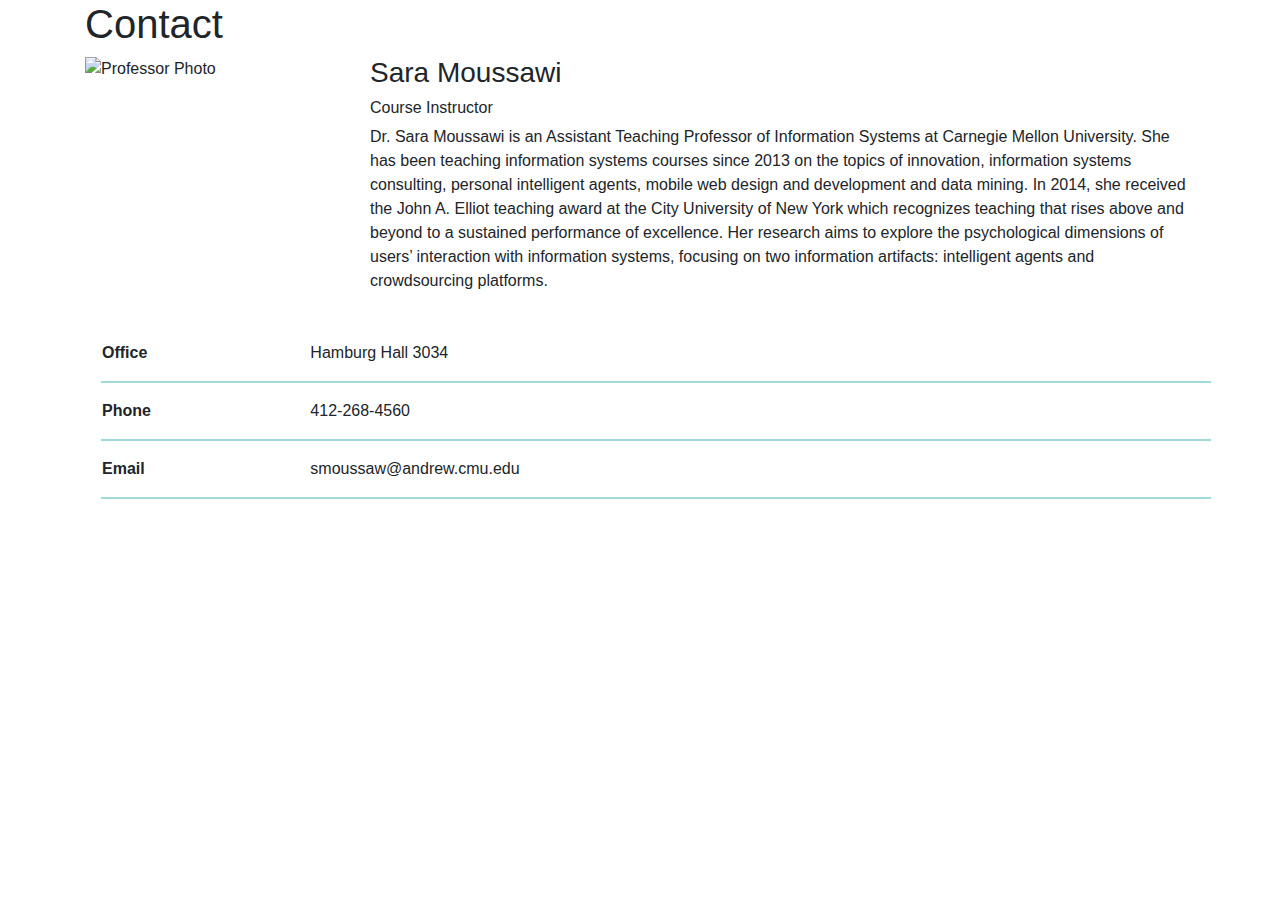
==== contact.html @ e1871332 "added contact page" ====
<!doctype html>
<html lang="en">

<head>
    <!-- Required meta tags -->
    <meta charset="utf-8">
    <meta name="viewport" content="width=device-width, initial-scale=1, shrink-to-fit=no">

    <!-- Bootstrap CSS -->
    <link rel="stylesheet" href="https://stackpath.bootstrapcdn.com/bootstrap/4.4.1/css/bootstrap.min.css"
        integrity="sha384-Vkoo8x4CGsO3+Hhxv8T/Q5PaXtkKtu6ug5TOeNV6gBiFeWPGFN9MuhOf23Q9Ifjh" crossorigin="anonymous">
    <link rel="stylesheet" href="css/styles.css">

    <title>67-240 Course Page</title>
</head>

<body>
    <div class="container">
        <h1>Contact</h1>

        <div class="row">
            <div class="col-3">
                <img id="profile" src="images/profile.png" alt="Professor Photo">
            </div>
            <div class="col-9">
                <h3>Sara Moussawi</h3>
                <h6>Course Instructor</h6>
                <p>Dr. Sara Moussawi is an Assistant Teaching Professor of Information Systems at Carnegie Mellon
                    University.
                    She has been teaching information systems courses since 2013 on the topics of innovation,
                    information systems
                    consulting, personal intelligent agents, mobile web design and development and data mining. In 2014,
                    she received
                    the John A. Elliot teaching award at the City University of New York which recognizes teaching that
                    rises above
                    and beyond to a sustained performance of excellence. Her research aims to explore the psychological
                    dimensions of
                    users’ interaction with information systems, focusing on two information artifacts: intelligent
                    agents and crowdsourcing
                    platforms.</p>


            </div>
        </div>
        <div class="row">
            <div class="col-12">
                <table>
                    <tr>
                        <th>Office</th>
                        <td>Hamburg Hall 3034</td>
                    </tr>
                    <tr>
                        <th>Phone</th>
                        <td>412-268-4560</td>
                    </tr>
                    <tr>
                        <th>Email</th>
                        <td>smoussaw@andrew.cmu.edu</td>
                    </tr>
                </table>
            </div>
        </div>

    </div>

    <!-- Optional JavaScript -->
    <!-- jQuery first, then Popper.js, then Bootstrap JS -->
    <script src="https://code.jquery.com/jquery-3.4.1.slim.min.js"
        integrity="sha384-J6qa4849blE2+poT4WnyKhv5vZF5SrPo0iEjwBvKU7imGFAV0wwj1yYfoRSJoZ+n"
        crossorigin="anonymous"></script>
    <script src="https://cdn.jsdelivr.net/npm/popper.js@1.16.0/dist/umd/popper.min.js"
        integrity="sha384-Q6E9RHvbIyZFJoft+2mJbHaEWldlvI9IOYy5n3zV9zzTtmI3UksdQRVvoxMfooAo"
        crossorigin="anonymous"></script>
    <script src="https://stackpath.bootstrapcdn.com/bootstrap/4.4.1/js/bootstrap.min.js"
        integrity="sha384-wfSDF2E50Y2D1uUdj0O3uMBJnjuUD4Ih7YwaYd1iqfktj0Uod8GCExl3Og8ifwB6"
        crossorigin="anonymous"></script>
</body>

</html>
---- css/styles.css ----
#profile{
    width: 100%;
}

table {
    margin: 1em;
    padding: 2em;
    width: 100%;
}

td {
    padding: 1em;
}

tr {
    border-bottom: solid;
    border-bottom-color: #A0D9D9;
    border-bottom-width: 2px;
}
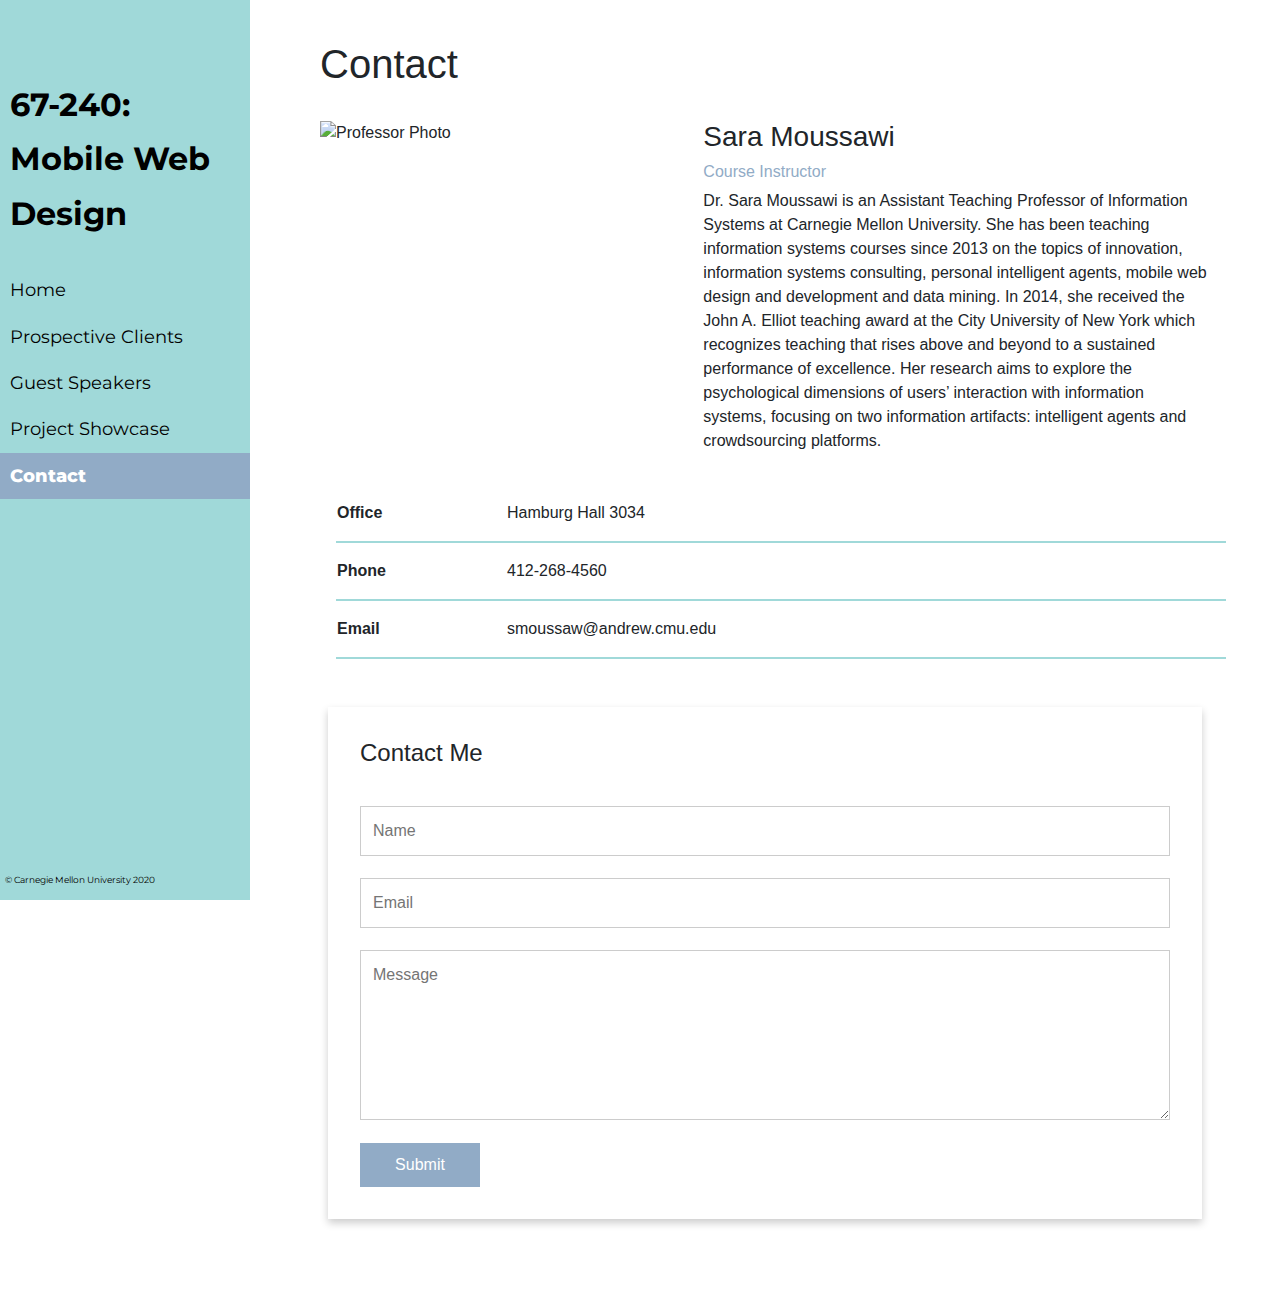
==== commit 17f6e45c: "added contact form" ====
--- a/contact.html
+++ b/contact.html
@@ -1,4 +1,4 @@
-<!doctype html>
+<!DOCTYPE html>
 <html lang="en">
 
 <head>
@@ -7,73 +7,158 @@
     <meta name="viewport" content="width=device-width, initial-scale=1, shrink-to-fit=no">
 
     <!-- Bootstrap CSS -->
-    <link rel="stylesheet" href="https://stackpath.bootstrapcdn.com/bootstrap/4.4.1/css/bootstrap.min.css"
-        integrity="sha384-Vkoo8x4CGsO3+Hhxv8T/Q5PaXtkKtu6ug5TOeNV6gBiFeWPGFN9MuhOf23Q9Ifjh" crossorigin="anonymous">
+    <link href="https://fonts.googleapis.com/css?family=Montserrat&display=swap" rel="stylesheet">
+    <link rel="stylesheet" href="https://stackpath.bootstrapcdn.com/bootstrap/4.3.1/css/bootstrap.min.css"
+        integrity="sha384-ggOyR0iXCbMQv3Xipma34MD+dH/1fQ784/j6cY/iJTQUOhcWr7x9JvoRxT2MZw1T" crossorigin="anonymous">
+    <link rel="stylesheet" href="css/navbar.css">
+    <link rel="stylesheet"
+        href="https://cdnjs.cloudflare.com/ajax/libs/malihu-custom-scrollbar-plugin/3.1.5/jquery.mCustomScrollbar.min.css">
+
     <link rel="stylesheet" href="css/styles.css">
+    <script defer src="https://use.fontawesome.com/releases/v5.0.13/js/solid.js"
+        integrity="sha384-tzzSw1/Vo+0N5UhStP3bvwWPq+uvzCMfrN1fEFe+xBmv1C/AtVX5K0uZtmcHitFZ"
+        crossorigin="anonymous"></script>
+    <script defer src="https://use.fontawesome.com/releases/v5.0.13/js/fontawesome.js"
+        integrity="sha384-6OIrr52G08NpOFSZdxxz1xdNSndlD4vdcf/q2myIUVO0VsqaGHJsB0RaBE01VTOY"
+        crossorigin="anonymous"></script>
 
-    <title>67-240 Course Page</title>
+
+    <title>Contact</title>
 </head>
 
 <body>
-    <div class="container">
-        <h1>Contact</h1>
+    <div class="wrapper">
+        <nav id="sidebar" class="active">
+            <div class="sidebar-header">
+                <h3> </h3>
+            </div>
 
-        <div class="row">
-            <div class="col-3">
-                <img id="profile" src="images/profile.png" alt="Professor Photo">
+            <ul class="list-unstyled components">
+                <p id="navTitle"><strong>67-240: Mobile Web Design</strong></p>
+                <li>
+                    <a href="index.html">Home</a>
+                </li>
+                <li>
+                    <a href="clients.html">Prospective Clients</a>
+                </li>
+                <li>
+                    <a href="guests.html">Guest Speakers</a>
+                </li>
+                <li>
+                    <a href="projects.html">Project Showcase</a>
+                </li>
+
+                <li class="active">
+                    <a href="contact.html">Contact</a>
+                </li>
+            </ul>
+            <div id="copyright">
+                <p>&copy; Carnegie Mellon University 2020</p>
             </div>
-            <div class="col-9">
-                <h3>Sara Moussawi</h3>
-                <h6>Course Instructor</h6>
-                <p>Dr. Sara Moussawi is an Assistant Teaching Professor of Information Systems at Carnegie Mellon
-                    University.
-                    She has been teaching information systems courses since 2013 on the topics of innovation,
-                    information systems
-                    consulting, personal intelligent agents, mobile web design and development and data mining. In 2014,
-                    she received
-                    the John A. Elliot teaching award at the City University of New York which recognizes teaching that
-                    rises above
-                    and beyond to a sustained performance of excellence. Her research aims to explore the psychological
-                    dimensions of
-                    users’ interaction with information systems, focusing on two information artifacts: intelligent
-                    agents and crowdsourcing
-                    platforms.</p>
+        </nav>
 
+        <div id="content">
+
+            <button type="button" id="sidebarCollapse" class="btn btn-info">
+                <i id="icon" class="fas fa-bars"></i>
+            </button>
+            <div class="container">
+                <div class="container">
+                    <h1>Contact</h1><br />
+
+                    <div class="row justify-content-center">
+                        <div class="col-xl-5 col-lg-5 col-md-5 col-s-6">
+                            <img id="profile" src="images/profile.png" alt="Professor Photo">
+                        </div>
+                        <div class="col-lg-7">
+                            <h3>Sara Moussawi</h3>
+                            <h6>Course Instructor</h6>
+                            <p>Dr. Sara Moussawi is an Assistant Teaching Professor of Information Systems at Carnegie
+                                Mellon
+                                University.
+                                She has been teaching information systems courses since 2013 on the topics of
+                                innovation,
+                                information systems
+                                consulting, personal intelligent agents, mobile web design and development and data
+                                mining. In 2014,
+                                she received
+                                the John A. Elliot teaching award at the City University of New York which recognizes
+                                teaching that
+                                rises above
+                                and beyond to a sustained performance of excellence. Her research aims to explore the
+                                psychological
+                                dimensions of
+                                users’ interaction with information systems, focusing on two information artifacts:
+                                intelligent
+                                agents and crowdsourcing
+                                platforms.</p>
+
+
+                        </div>
+                    </div>
+                    <div class="row">
+                        <div class="col-12">
+                            <table>
+                                <tr>
+                                    <th>Office</th>
+                                    <td>Hamburg Hall 3034</td>
+                                </tr>
+                                <tr>
+                                    <th>Phone</th>
+                                    <td>412-268-4560</td>
+                                </tr>
+                                <tr>
+                                    <th>Email</th>
+                                    <td>smoussaw@andrew.cmu.edu</td>
+                                </tr>
+                            </table>
+                        </div>
+                    </div>
+
+                    <div class="row">
+                        <div id="contact">
+                            <form action="/action_page.php">
+
+                                <h4>Contact Me</h4> <br />
+                                <input type="text" id="name" name="name" placeholder="Name" required>
+                                <input type="text" id="email" name="email" placeholder="Email" required><br />
+                                <textarea id="subject" name="subject" placeholder="Message" style="height:170px"
+                                    required></textarea>
+                                <div id="submit-button">
+                                    <input type="submit" value="Submit">
+                                </div>
+                            </form>
+                        </div>
+
+                    </div>
+
+                </div>
+
+
+                <!-- INSERT PAGE CONTENT HERE -->
 
             </div>
         </div>
-        <div class="row">
-            <div class="col-12">
-                <table>
-                    <tr>
-                        <th>Office</th>
-                        <td>Hamburg Hall 3034</td>
-                    </tr>
-                    <tr>
-                        <th>Phone</th>
-                        <td>412-268-4560</td>
-                    </tr>
-                    <tr>
-                        <th>Email</th>
-                        <td>smoussaw@andrew.cmu.edu</td>
-                    </tr>
-                </table>
-            </div>
-        </div>
+        <div id="overlay" class="overlay"></div>
+    </div>
 
-    </div>
 
     <!-- Optional JavaScript -->
     <!-- jQuery first, then Popper.js, then Bootstrap JS -->
-    <script src="https://code.jquery.com/jquery-3.4.1.slim.min.js"
-        integrity="sha384-J6qa4849blE2+poT4WnyKhv5vZF5SrPo0iEjwBvKU7imGFAV0wwj1yYfoRSJoZ+n"
+
+    <script src="https://code.jquery.com/jquery-3.3.1.slim.min.js"
+        integrity="sha384-q8i/X+965DzO0rT7abK41JStQIAqVgRVzpbzo5smXKp4YfRvH+8abtTE1Pi6jizo"
         crossorigin="anonymous"></script>
-    <script src="https://cdn.jsdelivr.net/npm/popper.js@1.16.0/dist/umd/popper.min.js"
-        integrity="sha384-Q6E9RHvbIyZFJoft+2mJbHaEWldlvI9IOYy5n3zV9zzTtmI3UksdQRVvoxMfooAo"
+    <script src="https://cdnjs.cloudflare.com/ajax/libs/popper.js/1.14.7/umd/popper.min.js"
+        integrity="sha384-UO2eT0CpHqdSJQ6hJty5KVphtPhzWj9WO1clHTMGa3JDZwrnQq4sF86dIHNDz0W1"
         crossorigin="anonymous"></script>
-    <script src="https://stackpath.bootstrapcdn.com/bootstrap/4.4.1/js/bootstrap.min.js"
-        integrity="sha384-wfSDF2E50Y2D1uUdj0O3uMBJnjuUD4Ih7YwaYd1iqfktj0Uod8GCExl3Og8ifwB6"
+    <script src="https://stackpath.bootstrapcdn.com/bootstrap/4.3.1/js/bootstrap.min.js"
+        integrity="sha384-JjSmVgyd0p3pXB1rRibZUAYoIIy6OrQ6VrjIEaFf/nJGzIxFDsf4x0xIM+B07jRM"
         crossorigin="anonymous"></script>
+    <script
+        src="https://cdnjs.cloudflare.com/ajax/libs/malihu-custom-scrollbar-plugin/3.1.5/jquery.mCustomScrollbar.concat.min.js"></script>
+
+    <script src="js/navbar.js"></script>
 </body>
 
 </html>--- a/css/navbar.css
+++ b/css/navbar.css
@@ -0,0 +1,125 @@
+/* FONTS  */
+
+.wrapper {
+  display: flex;
+  width: 100%;
+}
+
+#sidebar {
+  width: 250px;
+  position: fixed;
+  top: 0;
+  left: 0;
+  height: 100vh;
+  z-index: 998;
+  background-color: #a0d9d9;
+  color: #000;
+  transition: ease-in-out 0.1s;
+}
+
+#content {
+  width: calc(100% - 250px);
+  padding: 40px;
+  min-height: 100vh;
+  transition: all 0.3s;
+  position: absolute;
+  top: 0;
+  right: 0;
+}
+
+#copyright {
+  font-family: "Montserrat", sans-serif;
+  font-size: xx-small;
+  position: sticky;
+  top: 97%;
+  left: 0px;
+  padding-left: 5px;
+}
+
+#navTitle {
+  font-family: "Montserrat", sans-serif;
+  font-size: 2em;
+  line-height: 1.7em;
+  color: #000;
+}
+
+#sidebar a,
+a:hover,
+a:focus {
+  font-family: "Montserrat", sans-serif;
+  color: inherit;
+  text-decoration: none;
+  transition: all 0.3s;
+}
+
+#sidebar .sidebar-header {
+  padding: 20px;
+}
+
+#sidebar ul.components {
+  padding: 20px 0;
+}
+
+#sidebar ul p {
+  padding: 10px;
+}
+
+#sidebar ul li a {
+  padding: 10px;
+  font-size: 1.1em;
+  display: block;
+}
+#sidebar ul li a:hover {
+  color: #91abc6;
+  background: #fff;
+}
+
+#sidebar ul li.active > a,
+a[aria-expanded="true"] {
+  color: #fff;
+  font-weight: 800;
+  background: #91abc6;
+}
+.main-content {
+  width: auto;
+}
+
+#sidebarCollapse {
+  display: none;
+  position: sticky;
+  z-index: 999;
+  top: 5px;
+  left: 5px;
+}
+
+@media (max-width: 850px) {
+  #sidebarCollapse {
+    transition: all 0.3s;
+    display: initial;
+    position: sticky;
+    z-index: 999;
+    top: 5px;
+    left: 5px;
+  }
+  #sidebar {
+    left: 0px;
+  }
+  #sidebar.active {
+    left: -250px;
+  }
+  .wrapper {
+    display: flex;
+    width: 100%;
+    align-items: stretch;
+  }
+
+  #content {
+    width: 100%;
+    padding: 20px;
+    min-height: 100vh;
+    transition: all 0.3s;
+    position: absolute;
+    top: 0;
+    right: 0;
+  }
+}
--- a/css/styles.css
+++ b/css/styles.css
@@ -1,5 +1,44 @@
+#contact {
+    width: 95%;
+    margin: 2em auto;
+    padding: 2em;
+    box-shadow: 0 4px 8px 0 rgba(0, 0, 0, 0.2)
+}
+
+h6 {
+    color: #91ABC6;
+}
+
+/* Style inputs */
+input[type=text], select, textarea {
+    width: 100%;
+    padding: 12px;
+    border: 1px solid #ccc;
+    margin-top: 6px;
+    margin-bottom: 16px;
+    resize: vertical;
+}
+  
+input[type=submit] {
+    background-color: #91ABC6;
+    color: white;
+    padding: 10px 20px;
+    border: none;
+    cursor: pointer;
+    width: 100%;
+}
+  
+input[type=submit]:hover {
+    opacity: 50%;
+}
+
+
 #profile{
     width: 100%;
+}
+  
+#submit-button {
+    width: 120px;
 }
 
 table {
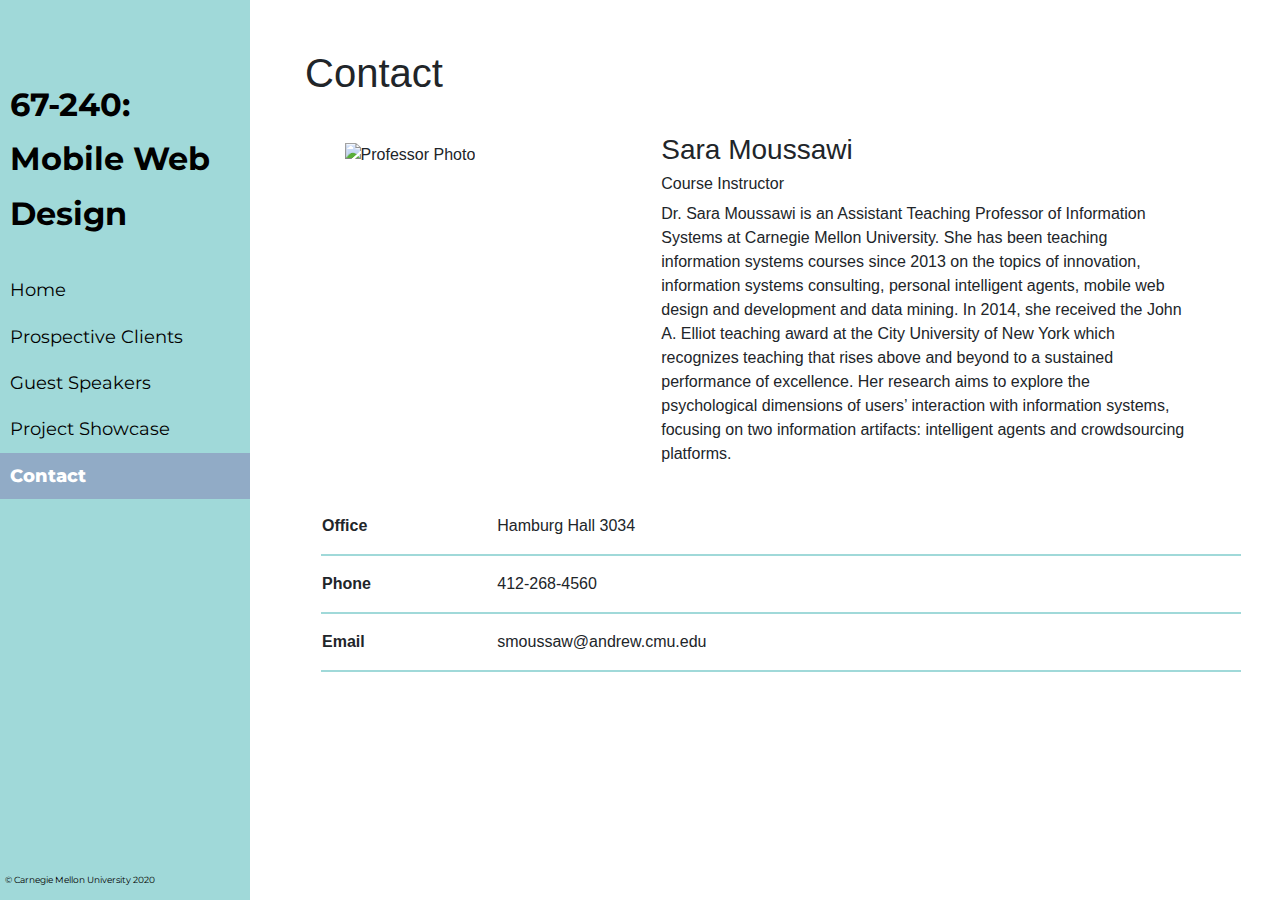
==== commit ab243023: "All 3 pages have basic implementation" ====
--- a/contact.html
+++ b/contact.html
@@ -62,85 +62,74 @@
             <button type="button" id="sidebarCollapse" class="btn btn-info">
                 <i id="icon" class="fas fa-bars"></i>
             </button>
-            <div class="container">
-                <div class="container">
-                    <h1>Contact</h1><br />
 
-                    <div class="row justify-content-center">
-                        <div class="col-xl-5 col-lg-5 col-md-5 col-s-6">
-                            <img id="profile" src="images/profile.png" alt="Professor Photo">
-                        </div>
-                        <div class="col-lg-7">
-                            <h3>Sara Moussawi</h3>
-                            <h6>Course Instructor</h6>
-                            <p>Dr. Sara Moussawi is an Assistant Teaching Professor of Information Systems at Carnegie
-                                Mellon
-                                University.
-                                She has been teaching information systems courses since 2013 on the topics of
-                                innovation,
-                                information systems
-                                consulting, personal intelligent agents, mobile web design and development and data
-                                mining. In 2014,
-                                she received
-                                the John A. Elliot teaching award at the City University of New York which recognizes
-                                teaching that
-                                rises above
-                                and beyond to a sustained performance of excellence. Her research aims to explore the
-                                psychological
-                                dimensions of
-                                users’ interaction with information systems, focusing on two information artifacts:
-                                intelligent
-                                agents and crowdsourcing
-                                platforms.</p>
-
-
-                        </div>
+            <div class="container-fluid">
+                <div class="row page-title">
+                    <div class="col-12">
+                        <h1>Contact</h1>
                     </div>
-                    <div class="row">
-                        <div class="col-12">
-                            <table>
-                                <tr>
-                                    <th>Office</th>
-                                    <td>Hamburg Hall 3034</td>
-                                </tr>
-                                <tr>
-                                    <th>Phone</th>
-                                    <td>412-268-4560</td>
-                                </tr>
-                                <tr>
-                                    <th>Email</th>
-                                    <td>smoussaw@andrew.cmu.edu</td>
-                                </tr>
-                            </table>
-                        </div>
-                    </div>
-
-                    <div class="row">
-                        <div id="contact">
-                            <form action="/action_page.php">
-
-                                <h4>Contact Me</h4> <br />
-                                <input type="text" id="name" name="name" placeholder="Name" required>
-                                <input type="text" id="email" name="email" placeholder="Email" required><br />
-                                <textarea id="subject" name="subject" placeholder="Message" style="height:170px"
-                                    required></textarea>
-                                <div id="submit-button">
-                                    <input type="submit" value="Submit">
-                                </div>
-                            </form>
-                        </div>
-
-                    </div>
-
                 </div>
 
 
-                <!-- INSERT PAGE CONTENT HERE -->
+                <div class="row justify-content-center">
+                    <div class="col-xl-4 col-lg-5 col-md-5 col-sm-6">
+                        <img id="profile" src="images/profile.png" alt="Professor Photo">
+                    </div>
+                    <div class="col-lg-7">
+                        <h3>Sara Moussawi</h3>
+                        <h6>Course Instructor</h6>
+                        <p>Dr. Sara Moussawi is an Assistant Teaching Professor of Information Systems at Carnegie
+                            Mellon
+                            University.
+                            She has been teaching information systems courses since 2013 on the topics of
+                            innovation,
+                            information systems
+                            consulting, personal intelligent agents, mobile web design and development and data
+                            mining. In 2014,
+                            she received
+                            the John A. Elliot teaching award at the City University of New York which recognizes
+                            teaching that
+                            rises above
+                            and beyond to a sustained performance of excellence. Her research aims to explore the
+                            psychological
+                            dimensions of
+                            users’ interaction with information systems, focusing on two information artifacts:
+                            intelligent
+                            agents and crowdsourcing
+                            platforms.</p>
+
+
+                    </div>
+                </div>
+                <div class="row">
+                    <div class="col-12">
+                        <table>
+                            <tr>
+                                <th>Office</th>
+                                <td>Hamburg Hall 3034</td>
+                            </tr>
+                            <tr>
+                                <th>Phone</th>
+                                <td>412-268-4560</td>
+                            </tr>
+                            <tr>
+                                <th>Email</th>
+                                <td>smoussaw@andrew.cmu.edu</td>
+                            </tr>
+                        </table>
+                    </div>
+                </div>
 
             </div>
+
+
+            <!-- INSERT PAGE CONTENT HERE -->
+
+
         </div>
         <div id="overlay" class="overlay"></div>
     </div>
+
 
 
     <!-- Optional JavaScript -->
--- a/css/navbar.css
+++ b/css/navbar.css
@@ -1,4 +1,5 @@
 /* FONTS  */
+@import url("https://fonts.googleapis.com/css?family=Montserrat&display=swap");
 
 .wrapper {
   display: flex;
@@ -14,17 +15,21 @@
   z-index: 998;
   background-color: #a0d9d9;
   color: #000;
-  transition: ease-in-out 0.1s;
+  transition: ease-in-out 0.2s;
 }
 
 #content {
   width: calc(100% - 250px);
   padding: 40px;
   min-height: 100vh;
-  transition: all 0.3s;
+  transition: all 0.2s;
   position: absolute;
   top: 0;
   right: 0;
+}
+
+.container {
+  z-index: 1;
 }
 
 #copyright {
@@ -80,9 +85,6 @@
   font-weight: 800;
   background: #91abc6;
 }
-.main-content {
-  width: auto;
-}
 
 #sidebarCollapse {
   display: none;
@@ -94,12 +96,18 @@
 
 @media (max-width: 850px) {
   #sidebarCollapse {
-    transition: all 0.3s;
+    transition: all 0.33s;
     display: initial;
-    position: sticky;
+    position: fixed;
     z-index: 999;
-    top: 5px;
-    left: 5px;
+    top: 10px;
+    left: 10px;
+    background-color: #91abc6;
+    border: solid #91abc6;
+  }
+
+  #sidebarCollapse.active {
+    left: 175px;
   }
   #sidebar {
     left: 0px;
@@ -115,11 +123,29 @@
 
   #content {
     width: 100%;
-    padding: 20px;
     min-height: 100vh;
     transition: all 0.3s;
     position: absolute;
     top: 0;
     right: 0;
   }
+  .overlay {
+    display: none;
+    position: fixed;
+    /* full screen */
+    width: 100vw;
+    height: 100vh;
+    /* transparent black */
+    background: rgba(0, 0, 0, 0.7);
+    /* middle layer, i.e. appears below the sidebar */
+    z-index: 2;
+    opacity: 0;
+    /* animate the transition */
+    transition: all 0.5s ease-in-out;
+  }
+  /* display .overlay when it has the .active class */
+  .overlay.active {
+    display: block;
+    opacity: 1;
+  }
 }
--- a/css/styles.css
+++ b/css/styles.css
@@ -1,58 +1,69 @@
-#contact {
-    width: 95%;
-    margin: 2em auto;
-    padding: 2em;
-    box-shadow: 0 4px 8px 0 rgba(0, 0, 0, 0.2)
+#profile {
+  width: 100%;
+  padding-top: 10px;
 }
 
-h6 {
-    color: #91ABC6;
+.inline {
+  display: inline;
 }
 
-/* Style inputs */
-input[type=text], select, textarea {
-    width: 100%;
-    padding: 12px;
-    border: 1px solid #ccc;
-    margin-top: 6px;
-    margin-bottom: 16px;
-    resize: vertical;
-}
-  
-input[type=submit] {
-    background-color: #91ABC6;
-    color: white;
-    padding: 10px 20px;
-    border: none;
-    cursor: pointer;
-    width: 100%;
-}
-  
-input[type=submit]:hover {
-    opacity: 50%;
+body {
+  margin: 0;
+  padding: 0;
 }
 
-
-#profile{
-    width: 100%;
+.wrapper {
+  margin: 0;
+  padding: 0;
 }
-  
-#submit-button {
-    width: 120px;
+.page-banner {
+  padding: 0;
+  margin: 0;
+}
+.banner-img {
+  width: 100%;
+  height: 300px;
+  object-fit: cover;
+}
+.page-title {
+  font-weight: 900;
+  padding-bottom: 1%;
+  padding-top: 1%;
+  margin-bottom: 2%;
 }
 
 table {
-    margin: 1em;
-    padding: 2em;
-    width: 100%;
+  margin: 1em;
+  padding: 2em;
+  width: 100%;
 }
 
 td {
-    padding: 1em;
+  padding: 1em;
 }
 
 tr {
-    border-bottom: solid;
-    border-bottom-color: #A0D9D9;
-    border-bottom-width: 2px;
-}+  border-bottom: solid;
+  border-bottom-color: #a0d9d9;
+  border-bottom-width: 2px;
+}
+
+@media (max-width: 850px) {
+  .container-fluid {
+    margin: 0;
+  }
+  #content {
+    margin: 0;
+    padding: 0;
+  }
+  .page-title {
+    padding-left: 0;
+    text-align: center;
+    background: #a0d9d9;
+    margin-bottom: 0;
+  }
+  h1 {
+    font-weight: 800;
+    background: #a0d9d9;
+  }
+}
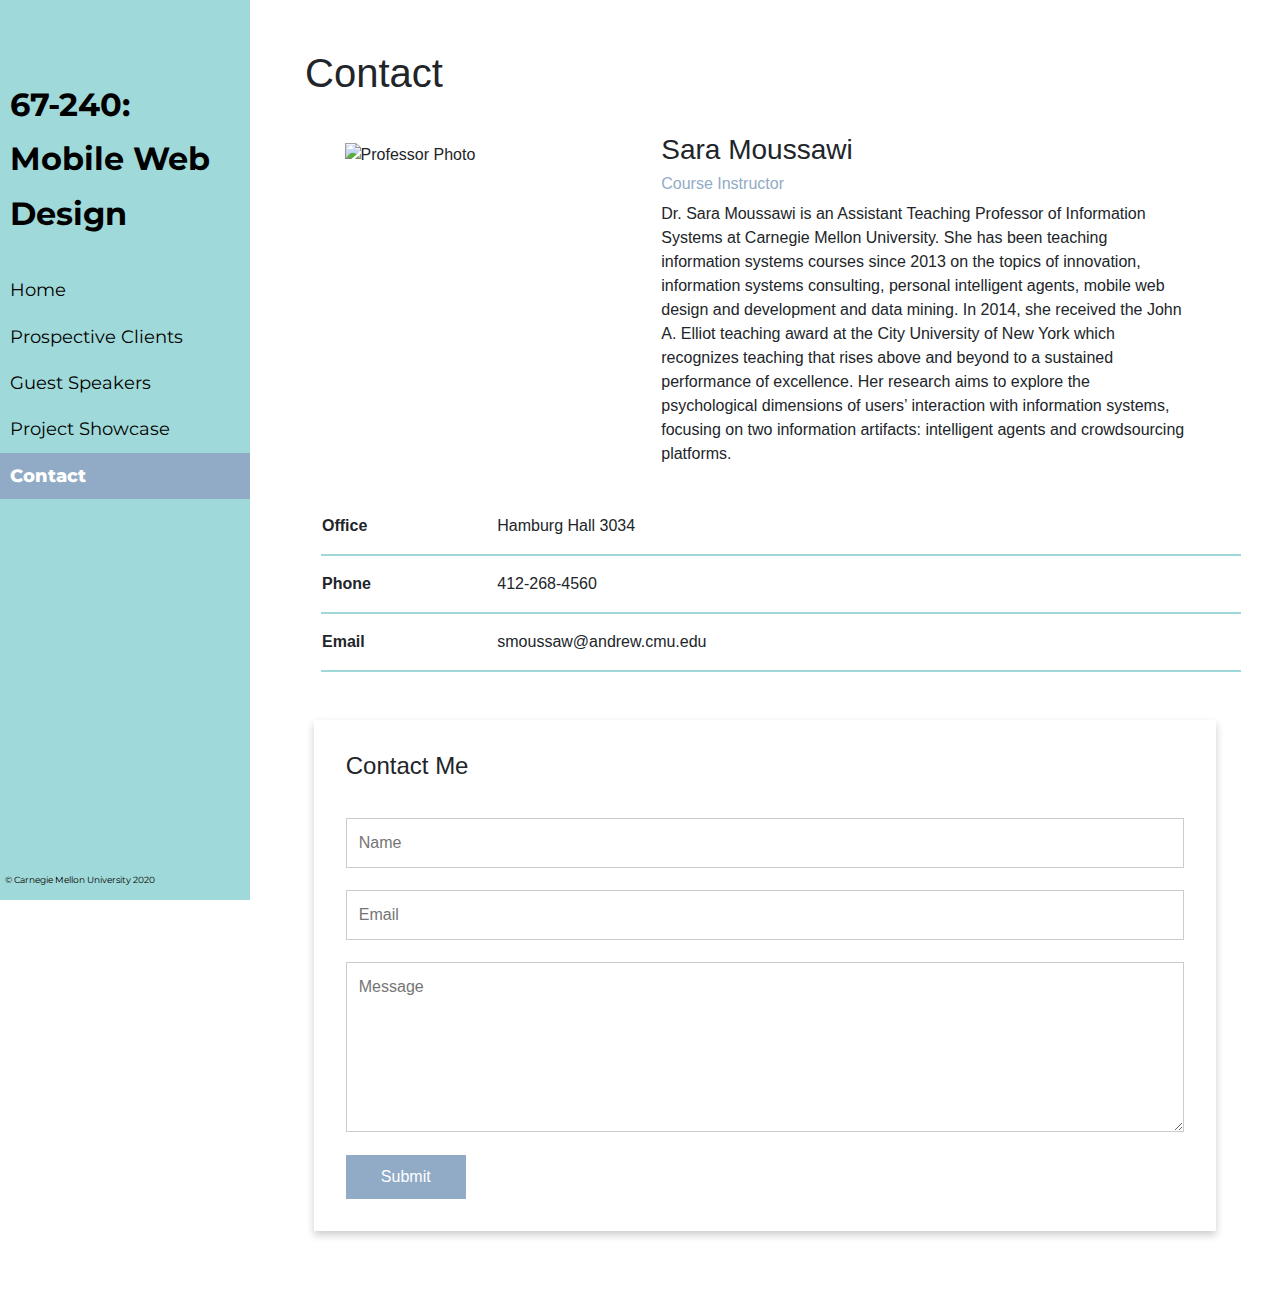
==== commit 8eaf745f: "Merge branch 'master' of https://github.com/lilyhuan/webDev" ====
--- a/contact.html
+++ b/contact.html
@@ -63,13 +63,13 @@
                 <i id="icon" class="fas fa-bars"></i>
             </button>
 
+
             <div class="container-fluid">
                 <div class="row page-title">
                     <div class="col-12">
                         <h1>Contact</h1>
                     </div>
                 </div>
-
 
                 <div class="row justify-content-center">
                     <div class="col-xl-4 col-lg-5 col-md-5 col-sm-6">
@@ -101,6 +101,7 @@
 
                     </div>
                 </div>
+
                 <div class="row">
                     <div class="col-12">
                         <table>
@@ -119,14 +120,32 @@
                         </table>
                     </div>
                 </div>
+                <div class="row">
+                    <div id="contact">
+                        <form action="/action_page.php">
+
+                            <h4>Contact Me</h4> <br />
+                            <input type="text" id="name" name="name" placeholder="Name" required>
+                            <input type="text" id="email" name="email" placeholder="Email" required><br />
+                            <textarea id="subject" name="subject" placeholder="Message" style="height:170px"
+                                required></textarea>
+                            <div id="submit-button">
+                                <input type="submit" value="Submit">
+                            </div>
+                        </form>
+                    </div>
+
+                </div>
 
             </div>
 
-
-            <!-- INSERT PAGE CONTENT HERE -->
+        </div>
 
 
-        </div>
+        <!-- INSERT PAGE CONTENT HERE -->
+
+
+
         <div id="overlay" class="overlay"></div>
     </div>
 
--- a/css/styles.css
+++ b/css/styles.css
@@ -30,6 +30,46 @@
   padding-bottom: 1%;
   padding-top: 1%;
   margin-bottom: 2%;
+}
+
+#contact {
+  width: 95%;
+  margin: 2em auto;
+  padding: 2em;
+  box-shadow: 0 4px 8px 0 rgba(0, 0, 0, 0.2);
+}
+
+h6 {
+  color: #91abc6;
+}
+
+/* Style inputs */
+input[type="text"],
+select,
+textarea {
+  width: 100%;
+  padding: 12px;
+  border: 1px solid #ccc;
+  margin-top: 6px;
+  margin-bottom: 16px;
+  resize: vertical;
+}
+
+input[type="submit"] {
+  background-color: #91abc6;
+  color: white;
+  padding: 10px 20px;
+  border: none;
+  cursor: pointer;
+  width: 100%;
+}
+
+input[type="submit"]:hover {
+  opacity: 50%;
+}
+
+#submit-button {
+  width: 120px;
 }
 
 table {
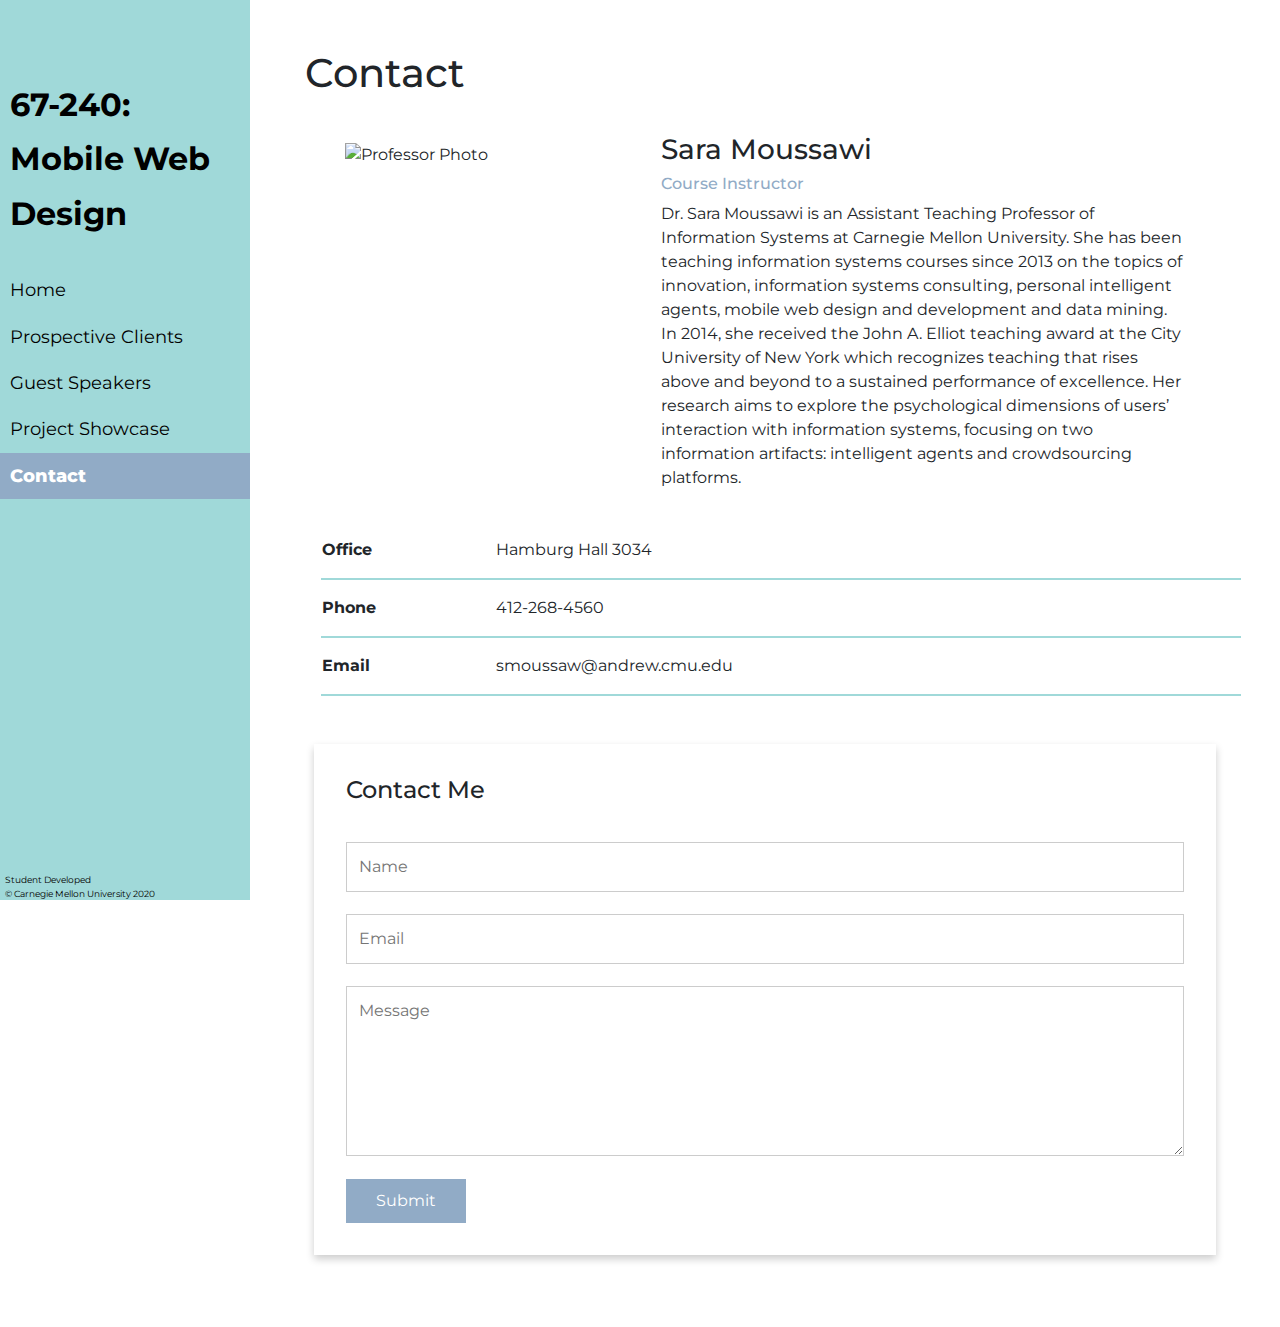
==== commit f3f0277a: "Added some content to Projects Page and changed js to work with new changes" ====
--- a/contact.html
+++ b/contact.html
@@ -53,7 +53,7 @@
                 </li>
             </ul>
             <div id="copyright">
-                <p>&copy; Carnegie Mellon University 2020</p>
+                <p>Student Developed <br>&copy; Carnegie Mellon University 2020</p>
             </div>
         </nav>
 
--- a/css/styles.css
+++ b/css/styles.css
@@ -8,6 +8,7 @@
 }
 
 body {
+  font-family: "Montserrat", sans-serif;
   margin: 0;
   padding: 0;
 }
@@ -97,13 +98,13 @@
     padding: 0;
   }
   .page-title {
+    font-family: "Montserrat", sans-serif;
     padding-left: 0;
     text-align: center;
     background: #a0d9d9;
     margin-bottom: 0;
   }
   h1 {
-    font-weight: 800;
     background: #a0d9d9;
   }
 }
